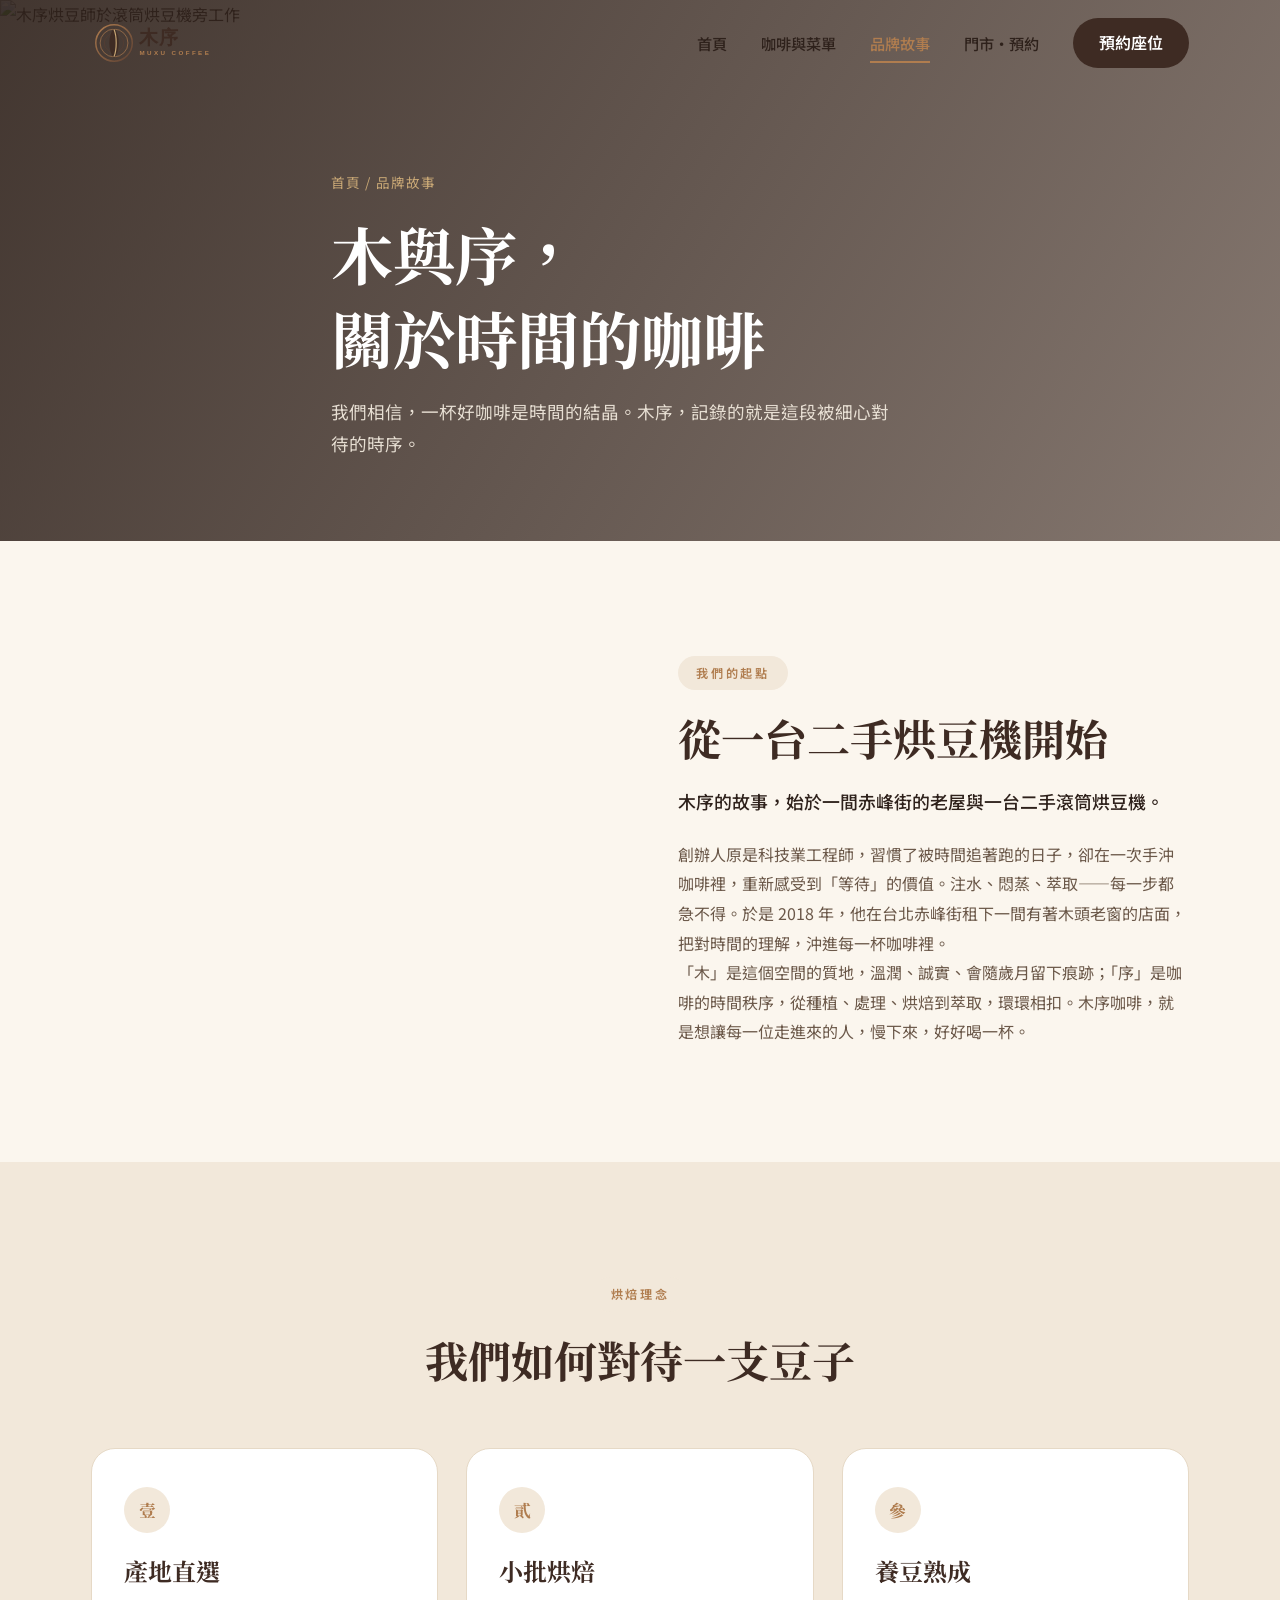
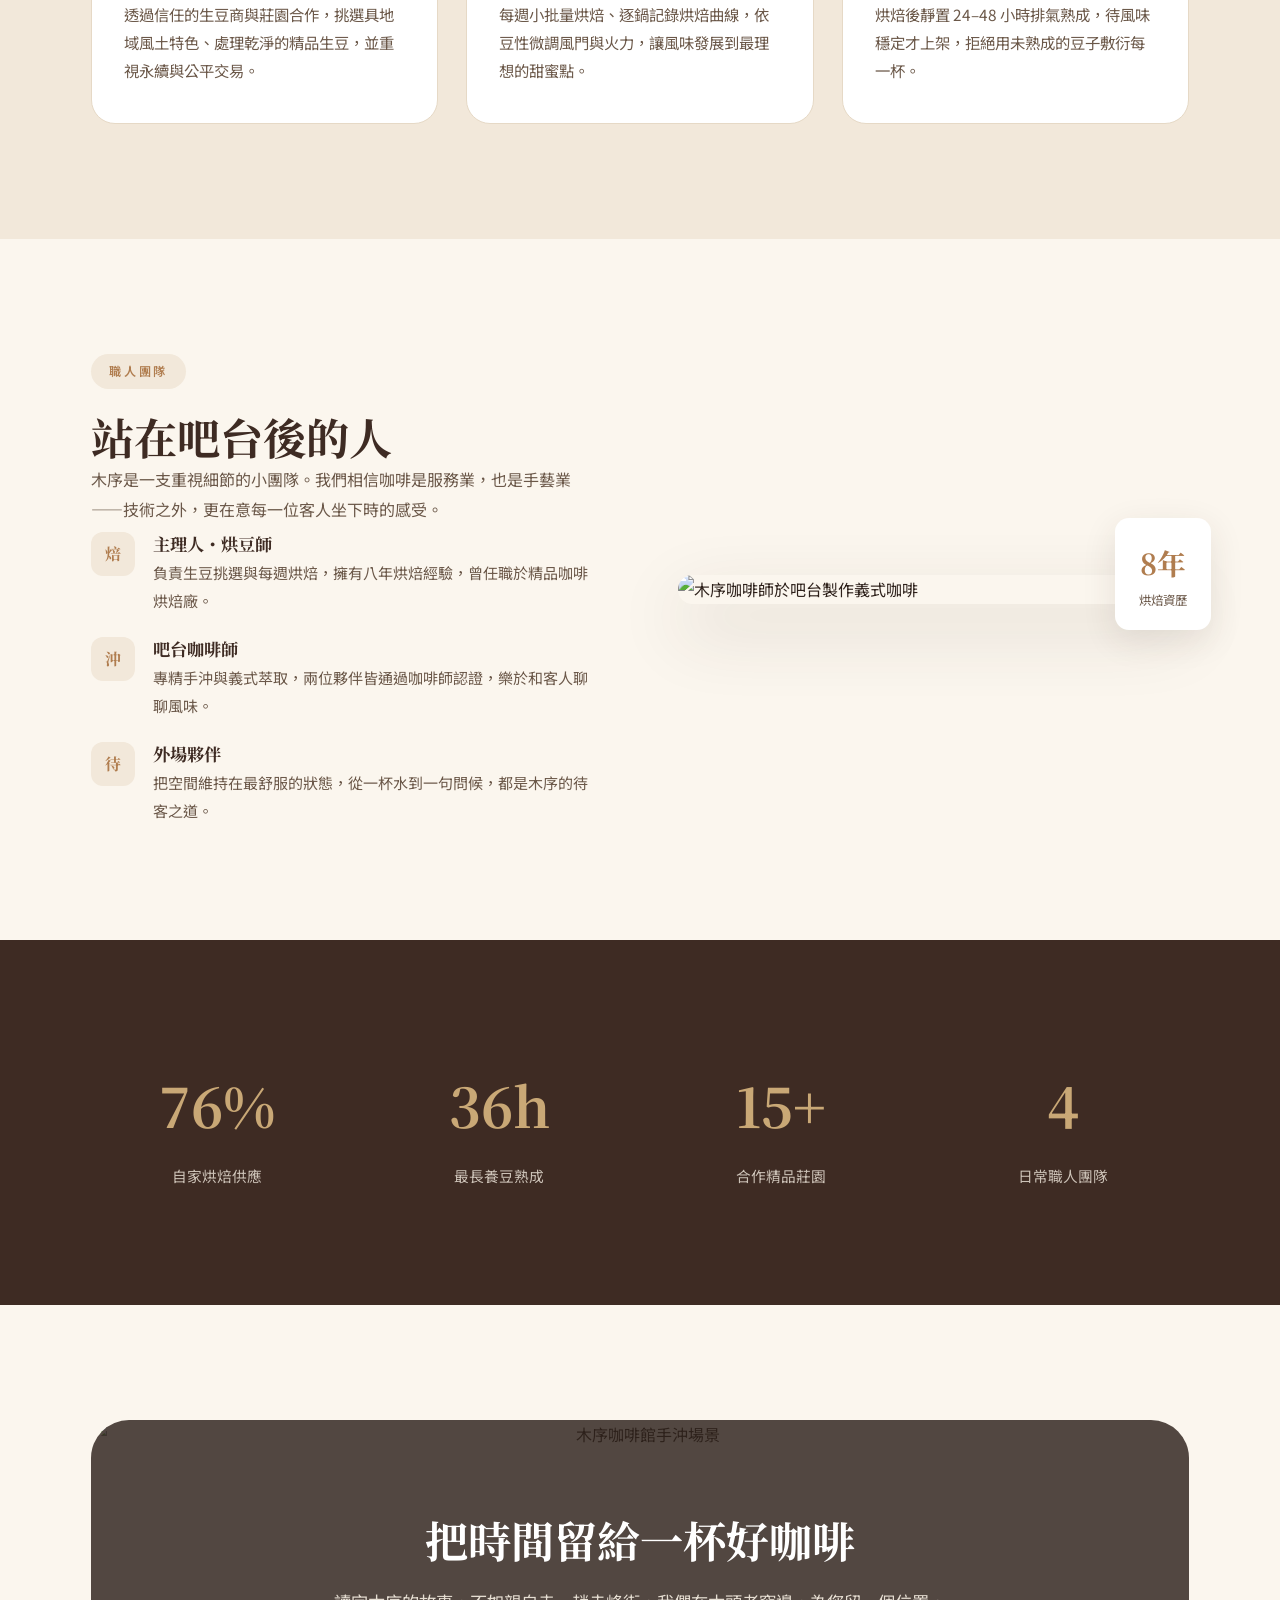
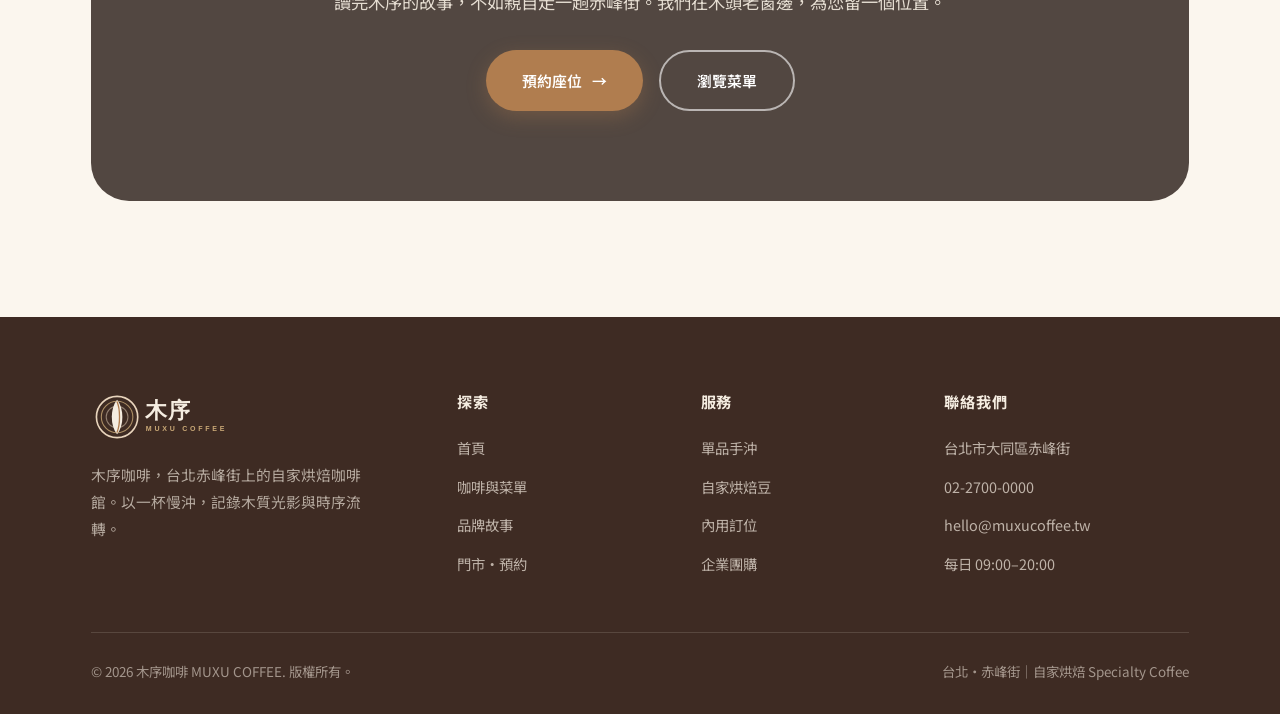
==== about.html @ cf8c64b3 "木序咖啡 MUXU COFFEE static site (pages, css, js, logos)" ====
<!DOCTYPE html>
<html lang="zh-TW">
<head>
<meta charset="UTF-8">
<meta name="viewport" content="width=device-width, initial-scale=1.0">
<title>品牌故事 — 木序咖啡 MUXU COFFEE</title>
<meta name="description" content="木序咖啡的品牌故事：從一台二手烘豆機與赤峰街的小店面開始，我們以「時序」為名，相信好咖啡需要被耐心對待。認識木序的烘焙理念與職人團隊。">
<meta name="keywords" content="木序咖啡,品牌故事,自家烘焙理念,赤峰街咖啡館,烘豆師,職人咖啡">
<meta property="og:title" content="品牌故事 — 木序咖啡 MUXU COFFEE">
<meta property="og:description" content="以「時序」為名，相信好咖啡需要被耐心對待。">
<meta property="og:type" content="website">
<meta property="og:url" content="https://izzo24.github.io/muxu-coffee/about.html">
<meta property="og:image" content="https://izzo24.github.io/muxu-coffee/images/roaster.webp">
<link rel="canonical" href="https://izzo24.github.io/muxu-coffee/about.html">
<link rel="icon" type="image/svg+xml" href="./logos/muxu-coffee-icon.svg">
<link rel="preconnect" href="https://fonts.googleapis.com">
<link rel="preconnect" href="https://fonts.gstatic.com" crossorigin>
<link href="https://fonts.googleapis.com/css2?family=Noto+Serif+TC:wght@400;500;700;900&family=Noto+Sans+TC:wght@400;500;600;700&display=swap" rel="stylesheet">
<link rel="stylesheet" href="./css/style.css">
</head>
<body>
<div class="page-loader"><div class="ring"></div></div>
<div id="nav-mount"></div>

<section class="page-banner">
  <div class="pb-bg"><img src="./images/roaster.webp" alt="木序烘豆師於滾筒烘豆機旁工作"></div>
  <div class="container page-banner-inner">
    <div class="crumb">首頁 / 品牌故事</div>
    <h1>木與序，<br>關於時間的咖啡</h1>
    <p>我們相信，一杯好咖啡是時間的結晶。木序，記錄的就是這段被細心對待的時序。</p>
  </div>
</section>

<!-- STORY -->
<section>
  <div class="container split">
    <div class="split-img reveal">
      <img src="./images/interior.webp" alt="木序咖啡赤峰街店內溫暖空間">
      <div class="badge"><div class="b-num">2018</div><div class="b-lbl">赤峰街・起點</div></div>
    </div>
    <div class="reveal">
      <span class="eyebrow">我們的起點</span>
      <h2>從一台二手烘豆機開始</h2>
      <p class="lead">木序的故事，始於一間赤峰街的老屋與一台二手滾筒烘豆機。</p>
      <p>創辦人原是科技業工程師，習慣了被時間追著跑的日子，卻在一次手沖咖啡裡，重新感受到「等待」的價值。注水、悶蒸、萃取——每一步都急不得。於是 2018 年，他在台北赤峰街租下一間有著木頭老窗的店面，把對時間的理解，沖進每一杯咖啡裡。</p>
      <p>「木」是這個空間的質地，溫潤、誠實、會隨歲月留下痕跡；「序」是咖啡的時間秩序，從種植、處理、烘焙到萃取，環環相扣。木序咖啡，就是想讓每一位走進來的人，慢下來，好好喝一杯。</p>
    </div>
  </div>
</section>

<!-- PHILOSOPHY -->
<section style="background:var(--bg-alt)">
  <div class="container">
    <div class="section-head reveal">
      <span class="eyebrow">烘焙理念</span>
      <h2>我們如何對待一支豆子</h2>
    </div>
    <div class="grid-3">
      <div class="card reveal"><div class="idx">壹</div><h3>產地直選</h3><p>透過信任的生豆商與莊園合作，挑選具地域風土特色、處理乾淨的精品生豆，並重視永續與公平交易。</p></div>
      <div class="card reveal"><div class="idx">貳</div><h3>小批烘焙</h3><p>每週小批量烘焙、逐鍋記錄烘焙曲線，依豆性微調風門與火力，讓風味發展到最理想的甜蜜點。</p></div>
      <div class="card reveal"><div class="idx">參</div><h3>養豆熟成</h3><p>烘焙後靜置 24–48 小時排氣熟成，待風味穩定才上架，拒絕用未熟成的豆子敷衍每一杯。</p></div>
    </div>
  </div>
</section>

<!-- TEAM -->
<section>
  <div class="container split">
    <div class="reveal">
      <span class="eyebrow">職人團隊</span>
      <h2>站在吧台後的人</h2>
      <p>木序是一支重視細節的小團隊。我們相信咖啡是服務業，也是手藝業——技術之外，更在意每一位客人坐下時的感受。</p>
      <div class="value-list">
        <div class="value-item"><div class="vk">焙</div><div><h4>主理人・烘豆師</h4><p>負責生豆挑選與每週烘焙，擁有八年烘焙經驗，曾任職於精品咖啡烘焙廠。</p></div></div>
        <div class="value-item"><div class="vk">沖</div><div><h4>吧台咖啡師</h4><p>專精手沖與義式萃取，兩位夥伴皆通過咖啡師認證，樂於和客人聊聊風味。</p></div></div>
        <div class="value-item"><div class="vk">待</div><div><h4>外場夥伴</h4><p>把空間維持在最舒服的狀態，從一杯水到一句問候，都是木序的待客之道。</p></div></div>
      </div>
    </div>
    <div class="split-img reveal">
      <img src="./images/product-espresso.webp" alt="木序咖啡師於吧台製作義式咖啡">
      <div class="badge"><div class="b-num">8年</div><div class="b-lbl">烘焙資歷</div></div>
    </div>
  </div>
</section>

<!-- STATS -->
<section class="stats-section">
  <div class="container">
    <div class="stats-grid">
      <div class="stat"><div class="num" data-count="100" data-suffix="%">0</div><div class="lbl">自家烘焙供應</div></div>
      <div class="stat"><div class="num" data-count="48" data-suffix="h">0</div><div class="lbl">最長養豆熟成</div></div>
      <div class="stat"><div class="num" data-count="20" data-suffix="+">0</div><div class="lbl">合作精品莊園</div></div>
      <div class="stat"><div class="num" data-count="6">0</div><div class="lbl">日常職人團隊</div></div>
    </div>
  </div>
</section>

<!-- CTA -->
<section>
  <div class="container">
    <div class="cta-band reveal">
      <div class="cta-bg"><img src="./images/hero.webp" alt="木序咖啡館手沖場景"></div>
      <div class="cta-band-inner">
        <h2>把時間留給一杯好咖啡</h2>
        <p>讀完木序的故事，不如親自走一趟赤峰街。我們在木頭老窗邊，為您留一個位置。</p>
        <div class="hero-actions">
          <a href="./contact.html" class="btn btn-caramel">預約座位 <span class="btn-arrow">→</span></a>
          <a href="./products.html" class="btn btn-outline-white">瀏覽菜單</a>
        </div>
      </div>
    </div>
  </div>
</section>

<div id="footer-mount"></div>
<script src="./js/shared.js"></script>
</body>
</html>
---- css/style.css ----
/* ===================================================
   木序咖啡 MUXU COFFEE — Global Stylesheet
   =================================================== */
:root{
  --espresso:#3E2B23;
  --coffee:#5C4033;
  --caramel:#B07D4F;
  --latte:#C9A876;
  --gold:#A9772F;
  --cream:#F5EDE1;
  --bg:#FBF6EE;
  --bg-alt:#F2E8DA;
  --text:#2E211B;
  --text-mid:#6B5849;
  --text-light:#9A8472;
  --border:#E6D9C6;
  --shadow-sm:0 2px 14px rgba(62,43,35,.07);
  --shadow-md:0 10px 34px rgba(62,43,35,.11);
  --shadow-lg:0 26px 70px rgba(62,43,35,.16);
  --radius:14px;
  --radius-lg:24px;
  --radius-xl:38px;
  --transition:.35s cubic-bezier(.4,0,.2,1);
}
*,*::before,*::after{box-sizing:border-box;margin:0;padding:0}
html{scroll-behavior:smooth;font-size:16px}
body{
  font-family:'Noto Sans TC',Helvetica,Arial,sans-serif;
  background:var(--bg);color:var(--text);line-height:1.85;overflow-x:hidden;
}
img{max-width:100%;height:auto;display:block}
a{text-decoration:none;color:inherit}
ul{list-style:none}
button{cursor:pointer;border:none;background:none;font:inherit}
h1,h2,h3,h4{line-height:1.35;font-weight:700;font-family:'Noto Serif TC',Georgia,serif;color:var(--espresso)}
h1{font-size:clamp(2.2rem,5.5vw,3.9rem)}
h2{font-size:clamp(1.7rem,3.6vw,2.7rem)}
h3{font-size:clamp(1.15rem,2.4vw,1.5rem)}
p{color:var(--text-mid)}

.eyebrow{
  display:inline-block;font-size:.76rem;font-weight:600;letter-spacing:.22em;
  text-transform:uppercase;color:var(--caramel);background:var(--bg-alt);
  padding:6px 18px;border-radius:999px;margin-bottom:18px;
}
.container{max-width:1200px;margin:0 auto;padding:0 clamp(18px,4vw,52px)}
section{padding:clamp(72px,9vw,128px) 0}
.section-head{max-width:680px;margin:0 auto 60px;text-align:center}
.section-head p{margin-top:16px;font-size:1.04rem}

/* —— Buttons —— */
.btn{display:inline-flex;align-items:center;gap:10px;padding:15px 36px;border-radius:999px;
  font-size:.93rem;font-weight:600;transition:var(--transition)}
.btn-primary{background:var(--espresso);color:#fff;box-shadow:0 6px 20px rgba(62,43,35,.28)}
.btn-primary:hover{background:var(--coffee);transform:translateY(-3px);box-shadow:0 12px 30px rgba(62,43,35,.36)}
.btn-caramel{background:var(--caramel);color:#fff;box-shadow:0 6px 20px rgba(176,125,79,.32)}
.btn-caramel:hover{background:var(--gold);transform:translateY(-3px)}
.btn-secondary{background:transparent;color:var(--espresso);border:2px solid var(--espresso)}
.btn-secondary:hover{background:var(--espresso);color:#fff;transform:translateY(-3px)}
.btn-outline-white{background:transparent;color:#fff;border:2px solid rgba(255,255,255,.6)}
.btn-outline-white:hover{background:rgba(255,255,255,.14);transform:translateY(-3px)}
.btn-arrow{transition:transform .3s}
.btn:hover .btn-arrow{transform:translateX(4px)}

/* —— Nav —— */
.site-nav{position:fixed;top:0;left:0;right:0;z-index:100;padding:18px 0;transition:var(--transition)}
.site-nav.scrolled{background:rgba(251,246,238,.92);backdrop-filter:blur(14px);box-shadow:var(--shadow-sm);padding:11px 0}
.nav-inner{display:flex;align-items:center;justify-content:space-between}
.nav-logo img{height:46px;transition:var(--transition)}
.site-nav.scrolled .nav-logo img{height:40px}
.nav-links{display:flex;align-items:center;gap:34px}
.nav-link{font-size:.95rem;font-weight:500;color:var(--text);position:relative;padding:4px 0;transition:color .25s}
.nav-link::after{content:'';position:absolute;left:0;bottom:-2px;width:0;height:2px;background:var(--caramel);transition:width .3s}
.nav-link:hover,.nav-link.active{color:var(--caramel)}
.nav-link:hover::after,.nav-link.active::after{width:100%}
.nav-cta{padding:10px 26px;background:var(--espresso);color:#fff !important;border-radius:999px;font-weight:600;transition:var(--transition)}
.nav-cta:hover{background:var(--caramel);transform:translateY(-2px)}
.nav-cta::after{display:none}
.nav-hamburger{display:none;flex-direction:column;gap:5px;padding:8px}
.nav-hamburger span{width:26px;height:2px;background:var(--espresso);border-radius:2px;transition:var(--transition)}

/* mobile drawer */
.nav-mobile{position:fixed;inset:0;z-index:200;background:var(--espresso);
  display:flex;flex-direction:column;align-items:center;justify-content:center;gap:26px;
  transform:translateX(100%);transition:transform .4s cubic-bezier(.4,0,.2,1)}
.nav-mobile.open{transform:translateX(0)}
.nav-mobile a{color:var(--cream);font-size:1.4rem;font-family:'Noto Serif TC',serif}
.nav-mobile a:hover{color:var(--latte)}
.nav-mobile-close{position:absolute;top:26px;right:26px;color:var(--cream);font-size:2rem;line-height:1}

/* —— Hero —— */
.hero{position:relative;min-height:100vh;display:flex;align-items:center;padding:140px 0 90px;overflow:hidden}
.hero-bg{position:absolute;inset:0;z-index:0}
.hero-bg img{width:100%;height:100%;object-fit:cover}
.hero-bg::after{content:'';position:absolute;inset:0;
  background:linear-gradient(100deg,rgba(46,33,27,.86) 0%,rgba(62,43,35,.66) 46%,rgba(62,43,35,.20) 100%)}
.hero-inner{position:relative;z-index:1;max-width:660px}
.hero-eyebrow{display:inline-flex;align-items:center;gap:9px;background:rgba(245,237,225,.14);
  color:#fff;padding:7px 18px;border-radius:999px;font-size:.8rem;letter-spacing:.16em;margin-bottom:24px;
  border:1px solid rgba(245,237,225,.22)}
.hero-eyebrow .dot{width:7px;height:7px;border-radius:50%;background:var(--latte)}
.hero h1{color:#fff;margin-bottom:22px;letter-spacing:1px}
.hero h1 em{font-style:normal;color:var(--latte)}
.hero-sub{color:rgba(245,237,225,.9);font-size:1.12rem;max-width:520px;margin-bottom:36px}
.hero-actions{display:flex;flex-wrap:wrap;gap:16px}
.hero-meta{display:flex;gap:38px;margin-top:54px;flex-wrap:wrap}
.hero-meta .num{font-family:'Noto Serif TC',serif;font-size:2rem;font-weight:700;color:#fff}
.hero-meta .lbl{font-size:.82rem;color:rgba(245,237,225,.72);letter-spacing:.08em}

/* —— Intro / split —— */
.split{display:grid;grid-template-columns:1fr 1fr;gap:clamp(36px,6vw,82px);align-items:center}
.split-img{position:relative}
.split-img img{border-radius:var(--radius-lg);box-shadow:var(--shadow-lg)}
.split-img .badge{position:absolute;bottom:-26px;right:-22px;background:#fff;border-radius:var(--radius);
  padding:18px 24px;box-shadow:var(--shadow-md);text-align:center}
.split-img .badge .b-num{font-family:'Noto Serif TC',serif;font-size:1.8rem;font-weight:700;color:var(--caramel)}
.split-img .badge .b-lbl{font-size:.78rem;color:var(--text-mid)}
.lead{font-size:1.12rem;color:var(--text);margin:18px 0 22px;font-weight:500}

/* —— Feature cards —— */
.grid-3{display:grid;grid-template-columns:repeat(3,1fr);gap:28px}
.grid-2{display:grid;grid-template-columns:repeat(2,1fr);gap:28px}
.card{background:#fff;border:1px solid var(--border);border-radius:var(--radius-lg);
  padding:38px 32px;transition:var(--transition)}
.card:hover{transform:translateY(-6px);box-shadow:var(--shadow-md);border-color:var(--latte)}
.card .idx{font-family:'Noto Serif TC',serif;font-size:1.05rem;font-weight:700;color:var(--caramel);
  width:46px;height:46px;border-radius:50%;background:var(--bg-alt);display:flex;align-items:center;justify-content:center;margin-bottom:22px}
.card h3{margin-bottom:12px}
.card p{font-size:.96rem}

/* —— Product / menu cards —— */
.menu-card{background:#fff;border:1px solid var(--border);border-radius:var(--radius-lg);overflow:hidden;transition:var(--transition);display:flex;flex-direction:column}
.menu-card:hover{transform:translateY(-6px);box-shadow:var(--shadow-md)}
.menu-card .ph{aspect-ratio:4/5;overflow:hidden}
.menu-card .ph img{width:100%;height:100%;object-fit:cover;transition:transform .6s}
.menu-card:hover .ph img{transform:scale(1.06)}
.menu-card .body{padding:26px 26px 30px}
.menu-card .tag{display:inline-block;font-size:.72rem;letter-spacing:.12em;color:var(--caramel);
  background:var(--bg-alt);padding:4px 12px;border-radius:999px;margin-bottom:12px}
.menu-card h3{margin-bottom:8px}
.menu-card .desc{font-size:.93rem;margin-bottom:16px}
.menu-card .price{font-family:'Noto Serif TC',serif;font-size:1.35rem;font-weight:700;color:var(--espresso)}
.menu-card .price small{font-size:.8rem;color:var(--text-light);font-weight:400}

/* filter tabs */
.tabs{display:flex;flex-wrap:wrap;gap:12px;justify-content:center;margin-bottom:48px}
.tab-btn{padding:10px 26px;border-radius:999px;border:1.5px solid var(--border);background:#fff;
  font-size:.9rem;font-weight:500;color:var(--text-mid);transition:var(--transition)}
.tab-btn:hover{border-color:var(--caramel);color:var(--caramel)}
.tab-btn.active{background:var(--espresso);border-color:var(--espresso);color:#fff}

/* —— Bean list rows —— */
.bean-row{display:grid;grid-template-columns:auto 1fr auto;gap:24px;align-items:center;
  padding:24px 0;border-bottom:1px solid var(--border)}
.bean-row .roast{width:62px;height:62px;border-radius:50%;display:flex;align-items:center;justify-content:center;
  font-family:'Noto Serif TC',serif;font-weight:700;color:#fff;font-size:.95rem;flex-shrink:0}
.roast.light{background:#C9A876}.roast.medium{background:#A9772F}.roast.dark{background:#3E2B23}
.bean-row h3{margin-bottom:4px;font-size:1.18rem}
.bean-row .notes{font-size:.9rem;color:var(--text-light)}
.bean-row .b-price{font-family:'Noto Serif TC',serif;font-size:1.3rem;font-weight:700;color:var(--espresso);white-space:nowrap}

/* —— Stats —— */
.stats-section{background:var(--espresso);color:#fff}
.stats-grid{display:grid;grid-template-columns:repeat(4,1fr);gap:30px;text-align:center}
.stat .num{font-family:'Noto Serif TC',serif;font-size:clamp(2.4rem,5vw,3.4rem);font-weight:700;color:var(--latte)}
.stat .lbl{color:rgba(245,237,225,.78);font-size:.92rem;margin-top:6px}

/* —— Process steps —— */
.steps{display:grid;grid-template-columns:repeat(4,1fr);gap:26px;counter-reset:step}
.step{position:relative;padding-top:18px}
.step .n{font-family:'Noto Serif TC',serif;font-size:2.4rem;font-weight:700;color:var(--latte);opacity:.55;margin-bottom:8px}
.step h3{font-size:1.18rem;margin-bottom:8px}
.step p{font-size:.93rem}

/* —— Testimonials —— */
.quote-card{background:#fff;border:1px solid var(--border);border-radius:var(--radius-lg);padding:34px 32px;transition:var(--transition)}
.quote-card:hover{box-shadow:var(--shadow-md);transform:translateY(-5px)}
.quote-card .stars{color:var(--gold);letter-spacing:3px;margin-bottom:14px;font-size:.95rem}
.quote-card p{color:var(--text);font-size:1rem;margin-bottom:22px}
.quote-who{display:flex;align-items:center;gap:14px}
.quote-who .ava{width:48px;height:48px;border-radius:50%;background:var(--espresso);color:var(--cream);
  display:flex;align-items:center;justify-content:center;font-family:'Noto Serif TC',serif;font-weight:700;font-size:1.1rem}
.quote-who .nm{font-weight:600;color:var(--espresso);font-size:.95rem}
.quote-who .rl{font-size:.82rem;color:var(--text-light)}

/* —— CTA band —— */
.cta-band{position:relative;border-radius:var(--radius-xl);overflow:hidden;padding:clamp(54px,8vw,90px) clamp(28px,6vw,80px);text-align:center}
.cta-band .cta-bg{position:absolute;inset:0;z-index:0}
.cta-band .cta-bg img{width:100%;height:100%;object-fit:cover}
.cta-band .cta-bg::after{content:'';position:absolute;inset:0;background:rgba(46,33,27,.82)}
.cta-band-inner{position:relative;z-index:1;max-width:640px;margin:0 auto}
.cta-band h2{color:#fff;margin-bottom:18px}
.cta-band p{color:rgba(245,237,225,.9);margin-bottom:32px;font-size:1.08rem}
.cta-band .hero-actions{justify-content:center}

/* —— Page banner —— */
.page-banner{position:relative;padding:170px 0 80px;overflow:hidden}
.page-banner .pb-bg{position:absolute;inset:0;z-index:0}
.page-banner .pb-bg img{width:100%;height:100%;object-fit:cover}
.page-banner .pb-bg::after{content:'';position:absolute;inset:0;background:linear-gradient(120deg,rgba(46,33,27,.9),rgba(62,43,35,.62))}
.page-banner-inner{position:relative;z-index:1;max-width:720px}
.page-banner .crumb{color:var(--latte);font-size:.85rem;letter-spacing:.08em;margin-bottom:16px}
.page-banner h1{color:#fff;margin-bottom:16px}
.page-banner p{color:rgba(245,237,225,.9);font-size:1.1rem;max-width:560px}

/* —— About blocks —— */
.value-list{display:flex;flex-direction:column;gap:22px;margin-top:8px}
.value-item{display:flex;gap:18px;align-items:flex-start}
.value-item .vk{flex-shrink:0;width:44px;height:44px;border-radius:12px;background:var(--bg-alt);
  display:flex;align-items:center;justify-content:center;font-family:'Noto Serif TC',serif;font-weight:700;color:var(--caramel)}
.value-item h4{font-size:1.08rem;margin-bottom:4px;color:var(--espresso)}
.value-item p{font-size:.94rem}

/* —— Contact —— */
.contact-grid{display:grid;grid-template-columns:1fr 1fr;gap:clamp(34px,5vw,64px);align-items:start}
.info-card{background:#fff;border:1px solid var(--border);border-radius:var(--radius-lg);padding:34px;box-shadow:var(--shadow-sm)}
.info-row{display:flex;gap:16px;padding:16px 0;border-bottom:1px solid var(--border)}
.info-row:last-child{border-bottom:none}
.info-row .k{flex-shrink:0;width:46px;height:46px;border-radius:12px;background:var(--bg-alt);
  display:flex;align-items:center;justify-content:center;color:var(--caramel);font-weight:700;font-family:'Noto Serif TC',serif}
.info-row .lbl{font-size:.8rem;color:var(--text-light);letter-spacing:.05em}
.info-row .val{font-weight:500;color:var(--espresso)}
.form{background:#fff;border:1px solid var(--border);border-radius:var(--radius-lg);padding:36px;box-shadow:var(--shadow-sm)}
.field{margin-bottom:20px}
.field label{display:block;font-size:.88rem;font-weight:600;color:var(--espresso);margin-bottom:8px}
.field input,.field select,.field textarea{width:100%;padding:13px 16px;border:1.5px solid var(--border);
  border-radius:12px;font:inherit;color:var(--text);background:var(--bg);transition:var(--transition)}
.field input:focus,.field select:focus,.field textarea:focus{outline:none;border-color:var(--caramel);background:#fff}
.field textarea{resize:vertical;min-height:120px}
.form-row{display:grid;grid-template-columns:1fr 1fr;gap:16px}
.hours-table{width:100%;border-collapse:collapse;margin-top:6px}
.hours-table td{padding:9px 0;border-bottom:1px solid var(--border);font-size:.93rem}
.hours-table td:last-child{text-align:right;color:var(--text-mid)}
.map-embed{border-radius:var(--radius-lg);overflow:hidden;box-shadow:var(--shadow-sm);border:1px solid var(--border)}
.map-embed iframe{width:100%;height:300px;border:0;display:block}

/* —— Footer —— */
.site-footer{background:var(--espresso);color:rgba(245,237,225,.78);padding:74px 0 30px}
.footer-grid{display:grid;grid-template-columns:1.6fr 1fr 1fr 1.2fr;gap:40px;margin-bottom:48px}
.footer-brand img{height:52px;margin-bottom:18px}
.footer-brand p{color:rgba(245,237,225,.66);font-size:.92rem;max-width:280px}
.footer-col h4{color:var(--cream);font-size:.95rem;margin-bottom:18px;font-family:'Noto Sans TC',sans-serif;letter-spacing:.05em}
.footer-col a{display:block;color:rgba(245,237,225,.7);font-size:.9rem;padding:6px 0;transition:color .25s}
.footer-col a:hover{color:var(--latte)}
.footer-bottom{border-top:1px solid rgba(245,237,225,.14);padding-top:26px;display:flex;
  justify-content:space-between;flex-wrap:wrap;gap:12px;font-size:.84rem;color:rgba(245,237,225,.55)}

/* —— Reveal —— */
.reveal{opacity:0;transform:translateY(30px);transition:opacity .7s ease,transform .7s ease}
.reveal.visible{opacity:1;transform:none}

/* —— Back to top —— */
#back-to-top{position:fixed;bottom:28px;right:28px;width:48px;height:48px;border-radius:50%;
  background:var(--espresso);color:#fff;display:flex;align-items:center;justify-content:center;
  box-shadow:var(--shadow-md);opacity:0;pointer-events:none;transform:translateY(14px);transition:var(--transition);z-index:90;font-size:1.2rem}
#back-to-top.visible{opacity:1;pointer-events:auto;transform:none}

/* —— Loader —— */
.page-loader{position:fixed;inset:0;z-index:9999;background:var(--espresso);display:flex;
  align-items:center;justify-content:center;transition:opacity .6s,visibility .6s}
.page-loader.hidden{opacity:0;visibility:hidden}
.page-loader .ring{width:46px;height:46px;border:3px solid rgba(201,168,118,.3);border-top-color:var(--latte);
  border-radius:50%;animation:spin 1s linear infinite}
@keyframes spin{to{transform:rotate(360deg)}}

.form-success{background:var(--bg-alt);border:2px solid var(--caramel);border-radius:14px;
  padding:20px 26px;margin-top:20px;color:var(--coffee)}
.form-success strong{color:var(--espresso)}

/* —— Responsive —— */
@media(max-width:980px){
  .footer-grid{grid-template-columns:1fr 1fr;gap:34px}
  .steps{grid-template-columns:repeat(2,1fr)}
  .stats-grid{grid-template-columns:repeat(2,1fr);gap:40px 24px}
}
@media(max-width:820px){
  .nav-links{display:none}
  .nav-hamburger{display:flex}
  .split{grid-template-columns:1fr;gap:46px}
  .split-img .badge{right:18px}
  .grid-3{grid-template-columns:1fr}
  .grid-2{grid-template-columns:1fr}
  .contact-grid{grid-template-columns:1fr}
  .hero{min-height:auto;padding:130px 0 80px}
}
@media(max-width:560px){
  .grid-3,.menu-grid{grid-template-columns:1fr !important}
  .stats-grid{grid-template-columns:1fr}
  .footer-grid{grid-template-columns:1fr}
  .form-row{grid-template-columns:1fr}
  .hero-meta{gap:24px}
  .bean-row{grid-template-columns:auto 1fr;gap:16px}
  .bean-row .b-price{grid-column:2;text-align:left}
}
.menu-grid{display:grid;grid-template-columns:repeat(3,1fr);gap:28px}
@media(max-width:820px){.menu-grid{grid-template-columns:repeat(2,1fr)}}
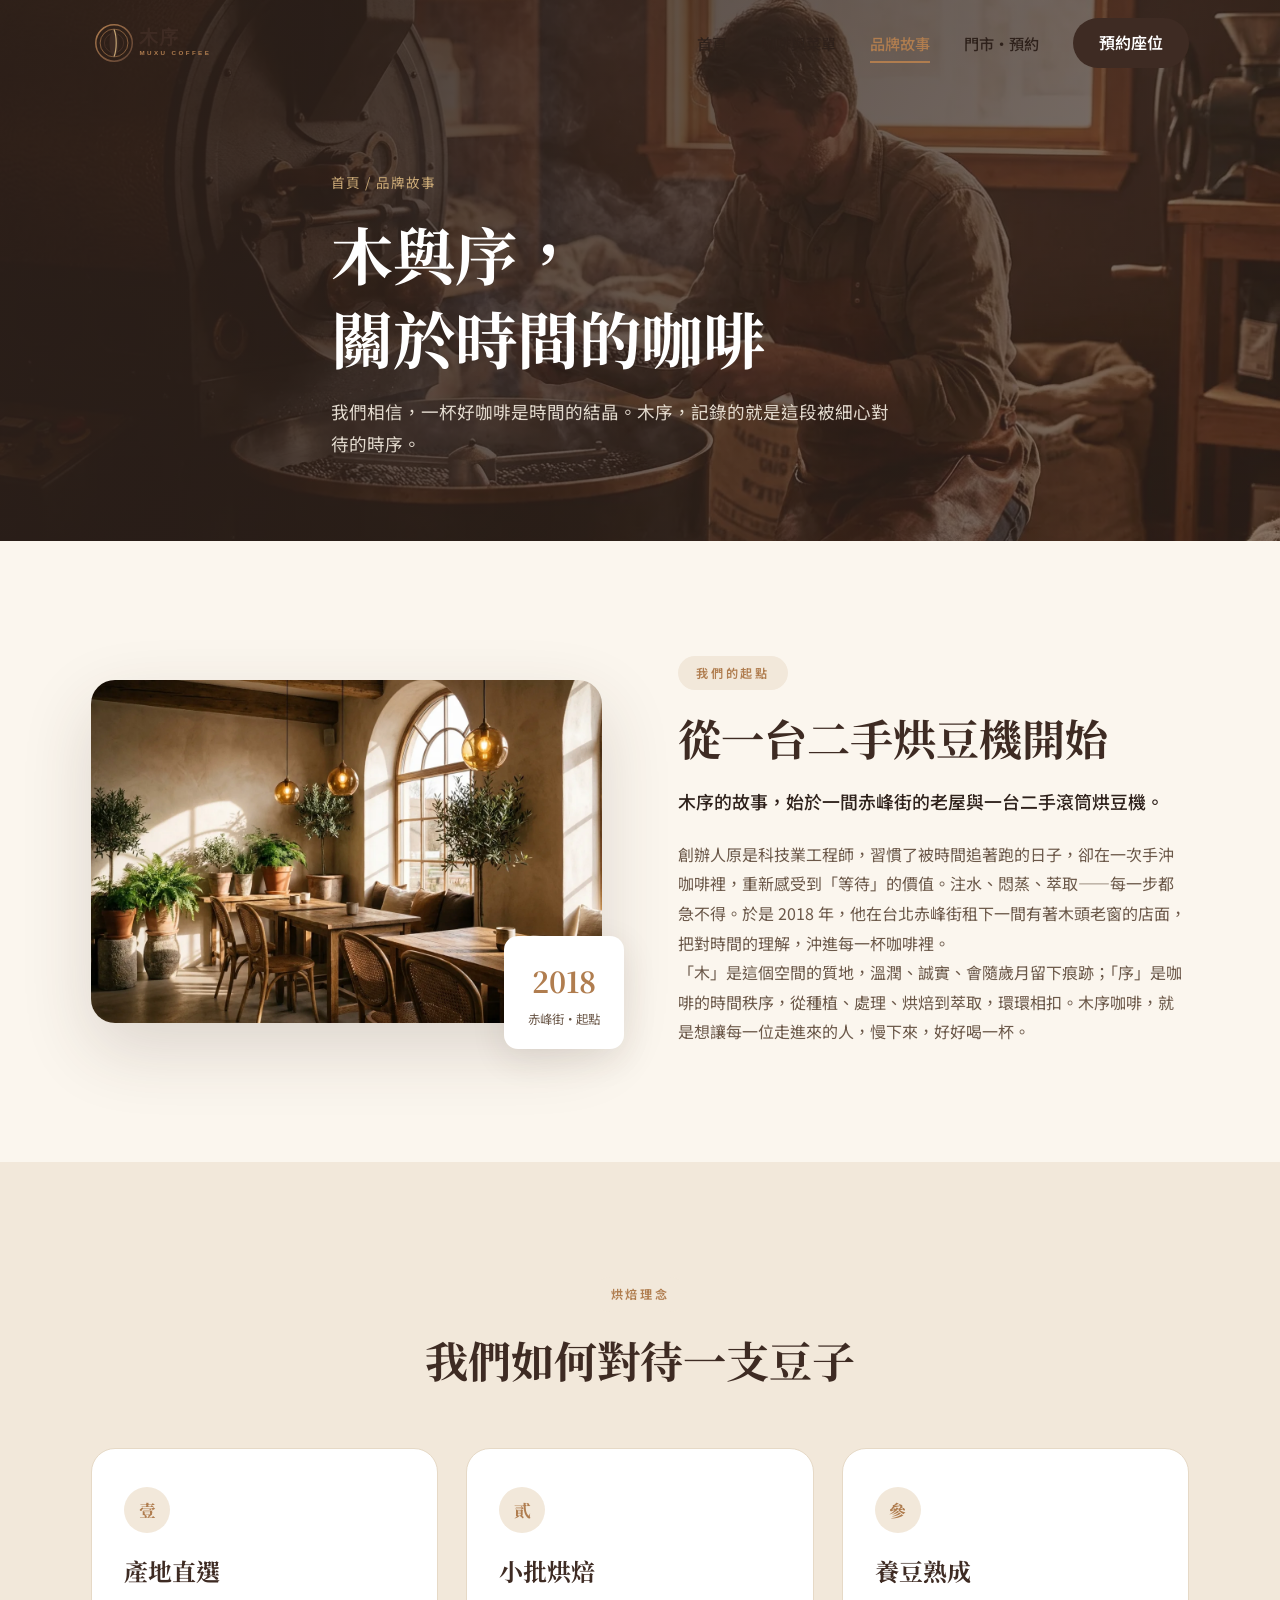
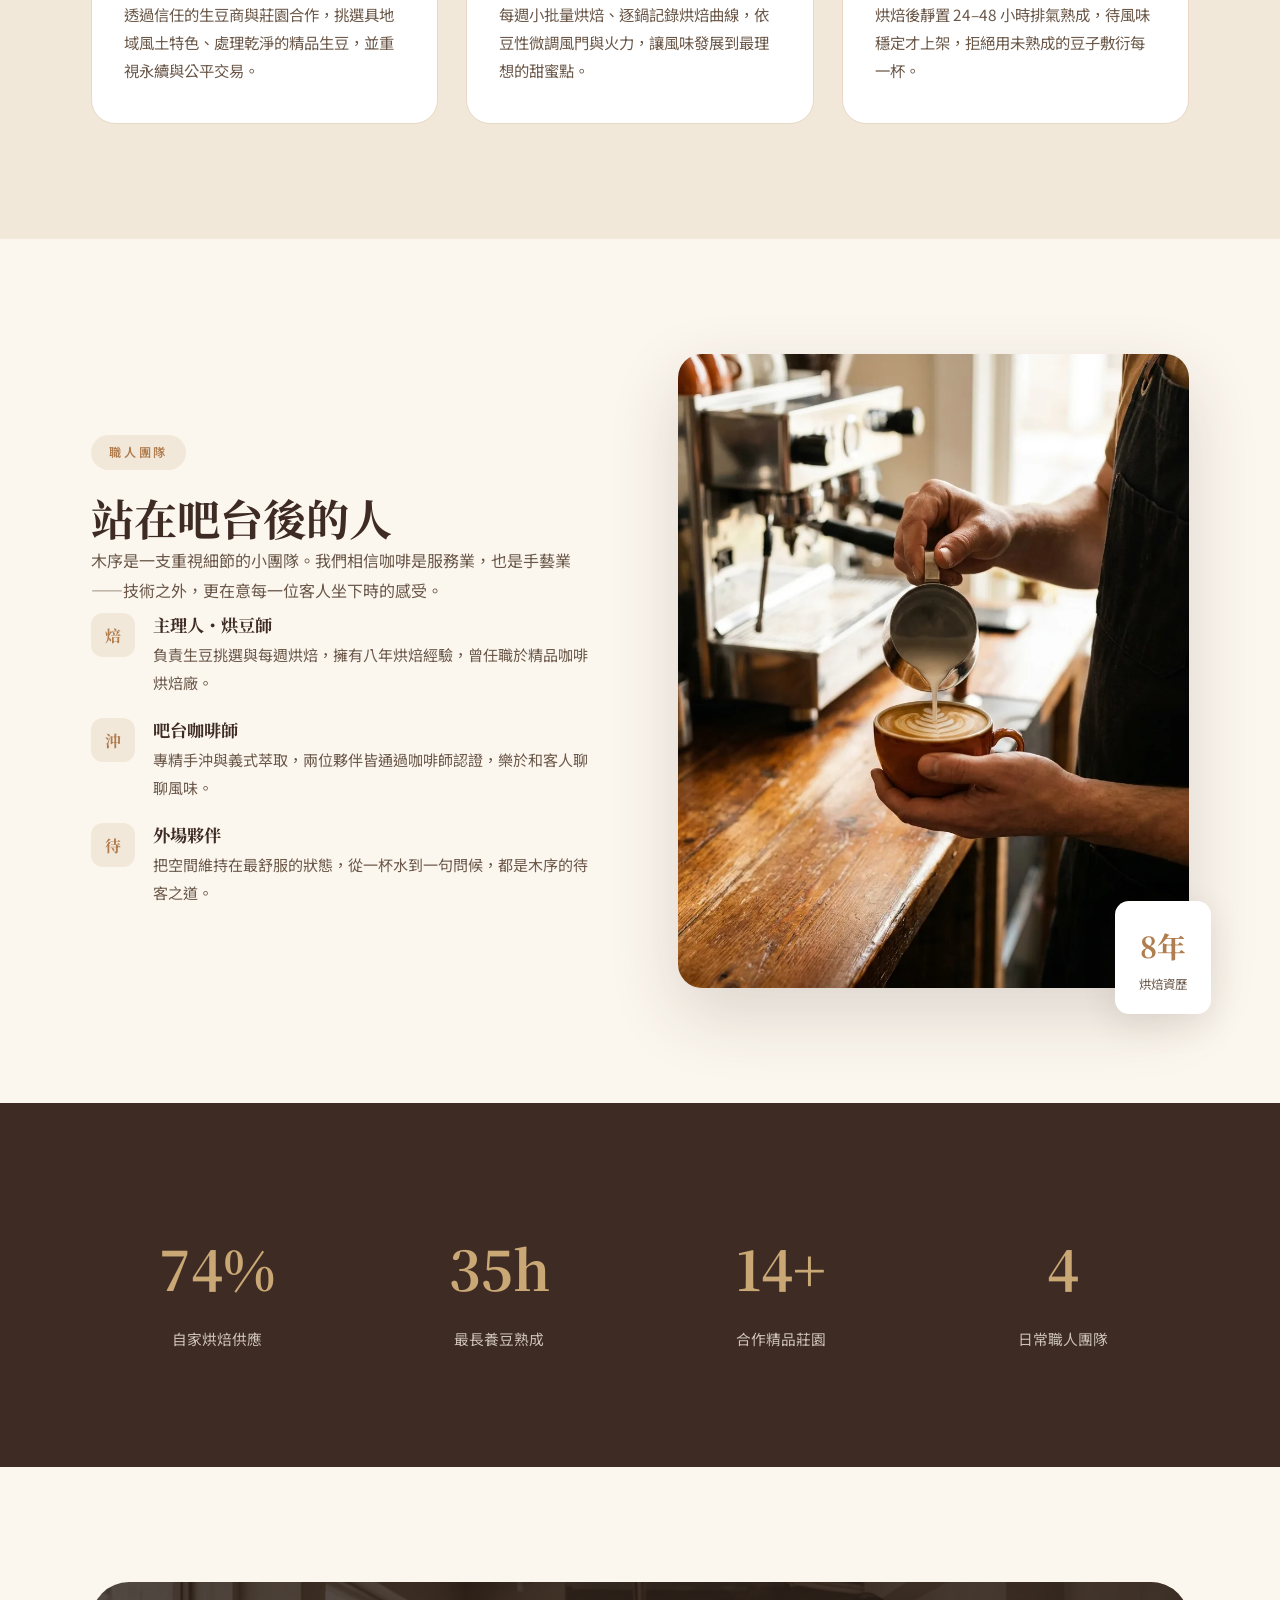
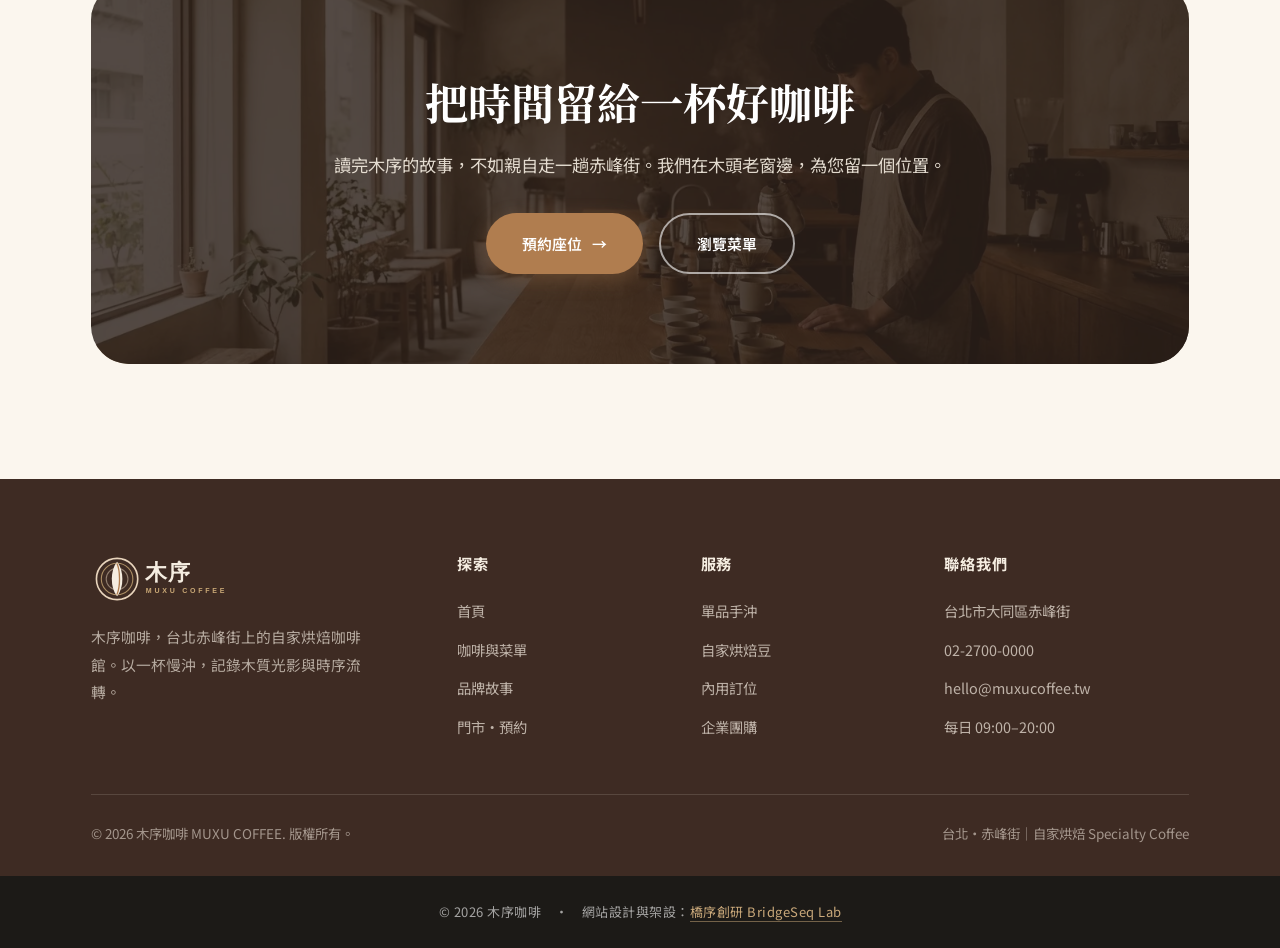
==== commit 0eb770d7: "footer:新增 footer 並加入橋序創研製作宣告與連結" ====
--- a/about.html
+++ b/about.html
@@ -114,5 +114,6 @@
 
 <div id="footer-mount"></div>
 <script src="./js/shared.js"></script>
+<footer class="bsl-footer" style="text-align:center;padding:24px 16px;font-size:13px;letter-spacing:.5px;background:#1c1a17;color:rgba(255,255,255,0.6);font-family:inherit;">© 2026 木序咖啡　·　網站設計與架設：<a href="https://bridgeseqlab.com" target="_blank" rel="noopener" style="color:#c9a87a;text-decoration:none;border-bottom:1px solid rgba(201,168,122,0.5);">橋序創研 BridgeSeq Lab</a></footer>
 </body>
 </html>
--- a/css/style.css
+++ b/css/style.css
@@ -1,5 +1,5 @@
 /* ===================================================
-   木序咖啡 MUXU COFFEE — Global Stylesheet
+   æ¨åºåå¡ MUXU COFFEE â Global Stylesheet
    =================================================== */
 :root{
   --espresso:#3E2B23;
@@ -48,7 +48,7 @@
 .section-head{max-width:680px;margin:0 auto 60px;text-align:center}
 .section-head p{margin-top:16px;font-size:1.04rem}
 
-/* —— Buttons —— */
+/* ââ Buttons ââ */
 .btn{display:inline-flex;align-items:center;gap:10px;padding:15px 36px;border-radius:999px;
   font-size:.93rem;font-weight:600;transition:var(--transition)}
 .btn-primary{background:var(--espresso);color:#fff;box-shadow:0 6px 20px rgba(62,43,35,.28)}
@@ -62,7 +62,7 @@
 .btn-arrow{transition:transform .3s}
 .btn:hover .btn-arrow{transform:translateX(4px)}
 
-/* —— Nav —— */
+/* ââ Nav ââ */
 .site-nav{position:fixed;top:0;left:0;right:0;z-index:100;padding:18px 0;transition:var(--transition)}
 .site-nav.scrolled{background:rgba(251,246,238,.92);backdrop-filter:blur(14px);box-shadow:var(--shadow-sm);padding:11px 0}
 .nav-inner{display:flex;align-items:center;justify-content:space-between}
@@ -88,7 +88,7 @@
 .nav-mobile a:hover{color:var(--latte)}
 .nav-mobile-close{position:absolute;top:26px;right:26px;color:var(--cream);font-size:2rem;line-height:1}
 
-/* —— Hero —— */
+/* ââ Hero ââ */
 .hero{position:relative;min-height:100vh;display:flex;align-items:center;padding:140px 0 90px;overflow:hidden}
 .hero-bg{position:absolute;inset:0;z-index:0}
 .hero-bg img{width:100%;height:100%;object-fit:cover}
@@ -107,7 +107,7 @@
 .hero-meta .num{font-family:'Noto Serif TC',serif;font-size:2rem;font-weight:700;color:#fff}
 .hero-meta .lbl{font-size:.82rem;color:rgba(245,237,225,.72);letter-spacing:.08em}
 
-/* —— Intro / split —— */
+/* ââ Intro / split ââ */
 .split{display:grid;grid-template-columns:1fr 1fr;gap:clamp(36px,6vw,82px);align-items:center}
 .split-img{position:relative}
 .split-img img{border-radius:var(--radius-lg);box-shadow:var(--shadow-lg)}
@@ -117,7 +117,7 @@
 .split-img .badge .b-lbl{font-size:.78rem;color:var(--text-mid)}
 .lead{font-size:1.12rem;color:var(--text);margin:18px 0 22px;font-weight:500}
 
-/* —— Feature cards —— */
+/* ââ Feature cards ââ */
 .grid-3{display:grid;grid-template-columns:repeat(3,1fr);gap:28px}
 .grid-2{display:grid;grid-template-columns:repeat(2,1fr);gap:28px}
 .card{background:#fff;border:1px solid var(--border);border-radius:var(--radius-lg);
@@ -128,7 +128,7 @@
 .card h3{margin-bottom:12px}
 .card p{font-size:.96rem}
 
-/* —— Product / menu cards —— */
+/* ââ Product / menu cards ââ */
 .menu-card{background:#fff;border:1px solid var(--border);border-radius:var(--radius-lg);overflow:hidden;transition:var(--transition);display:flex;flex-direction:column}
 .menu-card:hover{transform:translateY(-6px);box-shadow:var(--shadow-md)}
 .menu-card .ph{aspect-ratio:4/5;overflow:hidden}
@@ -149,7 +149,7 @@
 .tab-btn:hover{border-color:var(--caramel);color:var(--caramel)}
 .tab-btn.active{background:var(--espresso);border-color:var(--espresso);color:#fff}
 
-/* —— Bean list rows —— */
+/* ââ Bean list rows ââ */
 .bean-row{display:grid;grid-template-columns:auto 1fr auto;gap:24px;align-items:center;
   padding:24px 0;border-bottom:1px solid var(--border)}
 .bean-row .roast{width:62px;height:62px;border-radius:50%;display:flex;align-items:center;justify-content:center;
@@ -159,20 +159,20 @@
 .bean-row .notes{font-size:.9rem;color:var(--text-light)}
 .bean-row .b-price{font-family:'Noto Serif TC',serif;font-size:1.3rem;font-weight:700;color:var(--espresso);white-space:nowrap}
 
-/* —— Stats —— */
+/* ââ Stats ââ */
 .stats-section{background:var(--espresso);color:#fff}
 .stats-grid{display:grid;grid-template-columns:repeat(4,1fr);gap:30px;text-align:center}
 .stat .num{font-family:'Noto Serif TC',serif;font-size:clamp(2.4rem,5vw,3.4rem);font-weight:700;color:var(--latte)}
 .stat .lbl{color:rgba(245,237,225,.78);font-size:.92rem;margin-top:6px}
 
-/* —— Process steps —— */
+/* ââ Process steps ââ */
 .steps{display:grid;grid-template-columns:repeat(4,1fr);gap:26px;counter-reset:step}
 .step{position:relative;padding-top:18px}
 .step .n{font-family:'Noto Serif TC',serif;font-size:2.4rem;font-weight:700;color:var(--latte);opacity:.55;margin-bottom:8px}
 .step h3{font-size:1.18rem;margin-bottom:8px}
 .step p{font-size:.93rem}
 
-/* —— Testimonials —— */
+/* ââ Testimonials ââ */
 .quote-card{background:#fff;border:1px solid var(--border);border-radius:var(--radius-lg);padding:34px 32px;transition:var(--transition)}
 .quote-card:hover{box-shadow:var(--shadow-md);transform:translateY(-5px)}
 .quote-card .stars{color:var(--gold);letter-spacing:3px;margin-bottom:14px;font-size:.95rem}
@@ -183,7 +183,7 @@
 .quote-who .nm{font-weight:600;color:var(--espresso);font-size:.95rem}
 .quote-who .rl{font-size:.82rem;color:var(--text-light)}
 
-/* —— CTA band —— */
+/* ââ CTA band ââ */
 .cta-band{position:relative;border-radius:var(--radius-xl);overflow:hidden;padding:clamp(54px,8vw,90px) clamp(28px,6vw,80px);text-align:center}
 .cta-band .cta-bg{position:absolute;inset:0;z-index:0}
 .cta-band .cta-bg img{width:100%;height:100%;object-fit:cover}
@@ -193,7 +193,7 @@
 .cta-band p{color:rgba(245,237,225,.9);margin-bottom:32px;font-size:1.08rem}
 .cta-band .hero-actions{justify-content:center}
 
-/* —— Page banner —— */
+/* ââ Page banner ââ */
 .page-banner{position:relative;padding:170px 0 80px;overflow:hidden}
 .page-banner .pb-bg{position:absolute;inset:0;z-index:0}
 .page-banner .pb-bg img{width:100%;height:100%;object-fit:cover}
@@ -203,7 +203,7 @@
 .page-banner h1{color:#fff;margin-bottom:16px}
 .page-banner p{color:rgba(245,237,225,.9);font-size:1.1rem;max-width:560px}
 
-/* —— About blocks —— */
+/* ââ About blocks ââ */
 .value-list{display:flex;flex-direction:column;gap:22px;margin-top:8px}
 .value-item{display:flex;gap:18px;align-items:flex-start}
 .value-item .vk{flex-shrink:0;width:44px;height:44px;border-radius:12px;background:var(--bg-alt);
@@ -211,7 +211,7 @@
 .value-item h4{font-size:1.08rem;margin-bottom:4px;color:var(--espresso)}
 .value-item p{font-size:.94rem}
 
-/* —— Contact —— */
+/* ââ Contact ââ */
 .contact-grid{display:grid;grid-template-columns:1fr 1fr;gap:clamp(34px,5vw,64px);align-items:start}
 .info-card{background:#fff;border:1px solid var(--border);border-radius:var(--radius-lg);padding:34px;box-shadow:var(--shadow-sm)}
 .info-row{display:flex;gap:16px;padding:16px 0;border-bottom:1px solid var(--border)}
@@ -234,7 +234,7 @@
 .map-embed{border-radius:var(--radius-lg);overflow:hidden;box-shadow:var(--shadow-sm);border:1px solid var(--border)}
 .map-embed iframe{width:100%;height:300px;border:0;display:block}
 
-/* —— Footer —— */
+/* ââ Footer ââ */
 .site-footer{background:var(--espresso);color:rgba(245,237,225,.78);padding:74px 0 30px}
 .footer-grid{display:grid;grid-template-columns:1.6fr 1fr 1fr 1.2fr;gap:40px;margin-bottom:48px}
 .footer-brand img{height:52px;margin-bottom:18px}
@@ -245,17 +245,17 @@
 .footer-bottom{border-top:1px solid rgba(245,237,225,.14);padding-top:26px;display:flex;
   justify-content:space-between;flex-wrap:wrap;gap:12px;font-size:.84rem;color:rgba(245,237,225,.55)}
 
-/* —— Reveal —— */
+/* ââ Reveal ââ */
 .reveal{opacity:0;transform:translateY(30px);transition:opacity .7s ease,transform .7s ease}
 .reveal.visible{opacity:1;transform:none}
 
-/* —— Back to top —— */
+/* ââ Back to top ââ */
 #back-to-top{position:fixed;bottom:28px;right:28px;width:48px;height:48px;border-radius:50%;
   background:var(--espresso);color:#fff;display:flex;align-items:center;justify-content:center;
   box-shadow:var(--shadow-md);opacity:0;pointer-events:none;transform:translateY(14px);transition:var(--transition);z-index:90;font-size:1.2rem}
 #back-to-top.visible{opacity:1;pointer-events:auto;transform:none}
 
-/* —— Loader —— */
+/* ââ Loader ââ */
 .page-loader{position:fixed;inset:0;z-index:9999;background:var(--espresso);display:flex;
   align-items:center;justify-content:center;transition:opacity .6s,visibility .6s}
 .page-loader.hidden{opacity:0;visibility:hidden}
@@ -267,7 +267,7 @@
   padding:20px 26px;margin-top:20px;color:var(--coffee)}
 .form-success strong{color:var(--espresso)}
 
-/* —— Responsive —— */
+/* ââ Responsive ââ */
 @media(max-width:980px){
   .footer-grid{grid-template-columns:1fr 1fr;gap:34px}
   .steps{grid-template-columns:repeat(2,1fr)}
